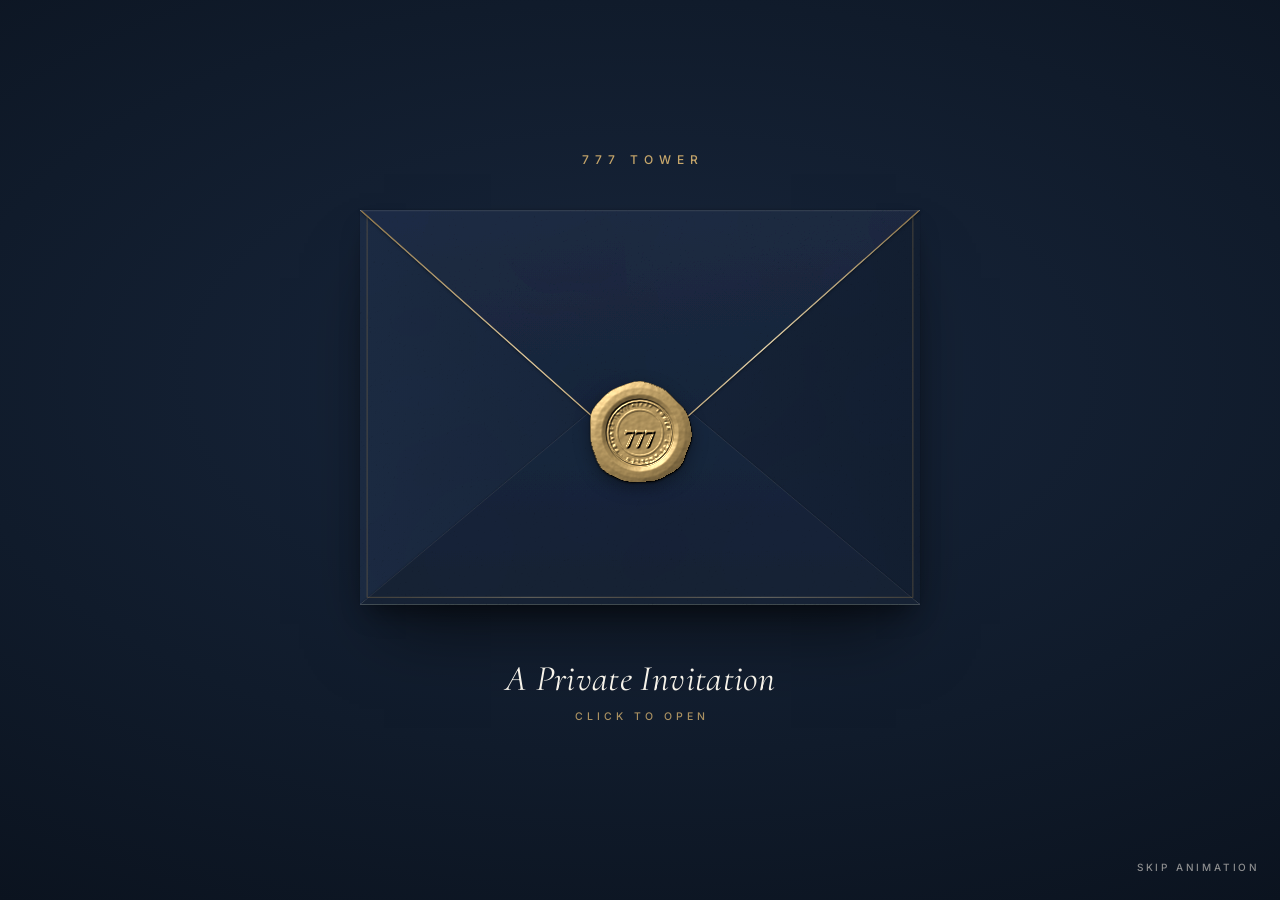
==== index.html @ 49f91b74 "777 Tower EB-5 Investment Presentation invitation Co-Authored-By: Claude Opus 5.5 <noreply@anthropic" ====
<!doctype html>
<html lang="zh-Hans">
<head>
<meta charset="utf-8">
<meta name="viewport" content="width=device-width, initial-scale=1, viewport-fit=cover">
<title>777 Tower EB-5 Investment Presentation — Invitation</title>
<meta name="description" content="777 Tower EB-5 投资项目发布会 · 邀请函">
<meta name="robots" content="noindex">
<meta name="referrer" content="no-referrer">
<meta name="theme-color" content="#101B2B">
<meta property="og:title" content="777 Tower EB-5 Investment Presentation">
<meta property="og:description" content="A private invitation from 777 Tower · 777 Tower EB-5 投资项目发布会">
<meta property="og:image" content="email/envelope.jpg">
<meta property="og:type" content="website">
<link rel="preconnect" href="https://fonts.googleapis.com">
<link rel="preconnect" href="https://fonts.gstatic.com" crossorigin>
<!-- non-blocking: Google Fonts is unreachable in mainland China; system fonts take over there -->
<link href="https://fonts.googleapis.com/css2?family=Cormorant+Garamond:ital,wght@0,300;0,400;0,500;0,600;1,400&family=Inter:wght@400;500&display=swap" rel="stylesheet" media="print" onload="this.media='all'">
<link rel="icon" href="img/logo-dark.webp">
<link rel="stylesheet" href="styles.css?v=1">
</head>
<body>

<svg class="defs" aria-hidden="true" focusable="false">
  <defs>
    <filter id="paper" x="0" y="0" width="100%" height="100%" color-interpolation-filters="sRGB">
      <feTurbulence type="fractalNoise" baseFrequency="0.34" numOctaves="4" seed="11" result="noise"/>
      <feColorMatrix in="noise" type="matrix" values="0 0 0 0 0  0 0 0 0 0  0 0 0 0 0  2.6 0 0 0 -.8" result="fibre"/>
      <feDiffuseLighting in="fibre" surfaceScale="1.6" diffuseConstant="1.2" lighting-color="#fff" result="relief">
        <feDistantLight azimuth="225" elevation="62"/>
      </feDiffuseLighting>
      <feColorMatrix in="relief" type="matrix" values=".42 0 0 0 .62  .42 0 0 0 .62  .42 0 0 0 .62  0 0 0 0 1" result="grain"/>
      <feTurbulence type="fractalNoise" baseFrequency="0.004" numOctaves="1" seed="4" result="cloud"/>
      <feColorMatrix in="cloud" type="matrix" values=".07 0 0 0 .95  .07 0 0 0 .95  .07 0 0 0 .95  0 0 0 0 1" result="mottle"/>
      <feBlend in="grain" in2="mottle" mode="multiply" result="paperTone"/>
      <feBlend in="SourceGraphic" in2="paperTone" mode="multiply" result="tex"/>
      <feComposite in="tex" in2="SourceGraphic" operator="in"/>
    </filter>
    <filter id="liftShadow" x="-10%" y="-10%" width="120%" height="130%">
      <feDropShadow dx="0" dy="3" stdDeviation="3.5" flood-color="#04070d" flood-opacity=".55"/>
    </filter>
    <pattern id="lattice" width="26" height="26" patternUnits="userSpaceOnUse" patternTransform="rotate(45)">
      <rect width="26" height="26" fill="#14223a"/>
      <path d="M0 .5H26M.5 0V26" stroke="#C6A66B" stroke-opacity=".26" stroke-width="1"/>
      <circle cx="13" cy="13" r="1.3" fill="#C6A66B" fill-opacity=".32"/>
    </pattern>
    <linearGradient id="gilt" x1="0" y1="0" x2="1" y2="0">
      <stop offset="0" stop-color="#8e7447"/>
      <stop offset=".3" stop-color="#dcc497"/>
      <stop offset=".5" stop-color="#ad9062"/>
      <stop offset=".72" stop-color="#e2cfa6"/>
      <stop offset="1" stop-color="#8e7447"/>
    </linearGradient>
    <linearGradient id="flapTone" x1="0" y1="0" x2=".35" y2="1">
      <stop offset="0" stop-color="#1d2c45"/>
      <stop offset="1" stop-color="#172439"/>
    </linearGradient>
    <linearGradient id="bottomTone" x1="0" y1="0" x2="0" y2="1">
      <stop offset="0" stop-color="#1a2840"/>
      <stop offset="1" stop-color="#132034"/>
    </linearGradient>
    <linearGradient id="leftTone" x1="0" y1="0" x2="1" y2="0">
      <stop offset="0" stop-color="#1b2a42"/>
      <stop offset="1" stop-color="#17253b"/>
    </linearGradient>
    <linearGradient id="rightTone" x1="1" y1="0" x2="0" y2="0">
      <stop offset="0" stop-color="#121e31"/>
      <stop offset="1" stop-color="#162338"/>
    </linearGradient>
  </defs>
</svg>

<main id="app" data-state="idle">
  <!-- Layer 0 = body background; 1 = photo mosaic; 2 = navy veil; 3+ = card and content -->
  <div class="mosaic" aria-hidden="true"></div>
  <div class="veil" aria-hidden="true"></div>
  <canvas class="confetti" aria-hidden="true"></canvas>

  <!-- Scene 1–2: the sealed envelope -->
  <section class="stage" aria-label="Sealed invitation">
    <p class="stage__above" data-text="envelopeAbove"></p>

    <div class="env-wrap">
      <div class="env-shadow" aria-hidden="true"></div>
      <button class="env" type="button" aria-label="Open your invitation from 777 Tower">
        <svg class="env__back" viewBox="0 0 1420 1000" preserveAspectRatio="none" aria-hidden="true">
          <rect width="1420" height="1000" fill="url(#lattice)"/>
          <rect width="1420" height="1000" fill="#04070d" fill-opacity=".2"/>
        </svg>

        <div class="letter" aria-hidden="true">
          <div class="letter__inner">
            <img class="letter__logo" src="img/logo-dark.webp" alt="">
            <span class="letter__kicker">You Are Cordially Invited</span>
            <span class="letter__title">EB-5 Investment Presentation</span>
          </div>
        </div>

        <svg class="env__pocket" viewBox="0 0 1420 1000" preserveAspectRatio="none" aria-hidden="true">
          <g filter="url(#paper)">
            <path d="M0 0 L612 452 Q672 500 612 548 L0 1000 Z" fill="url(#leftTone)"/>
            <path d="M1420 0 L808 452 Q748 500 808 548 L1420 1000 Z" fill="url(#rightTone)"/>
            <g filter="url(#liftShadow)">
              <path d="M0 1000 L612 486 Q710 416 808 486 L1420 1000 Z" fill="url(#bottomTone)"/>
            </g>
          </g>
          <path d="M2 999 L612 487 Q710 417 808 487 L1418 999" fill="none" stroke="#e9dcc2" stroke-opacity=".09" stroke-width="2.4"/>
          <rect x="18" y="18" width="1384" height="964" fill="none" stroke="url(#gilt)" stroke-opacity=".55" stroke-width="2"/>
        </svg>

        <div class="flap">
          <svg class="flap__face flap__face--front" viewBox="0 0 1420 1000" preserveAspectRatio="none" aria-hidden="true">
            <g filter="url(#liftShadow)">
              <path d="M0 0 H1420 L806 546 Q710 626 614 546 Z" fill="url(#flapTone)" filter="url(#paper)"/>
            </g>
            <path d="M3 2 L614 546 Q710 626 806 546 L1417 2" fill="none" stroke="url(#gilt)" stroke-width="3.2" stroke-linejoin="round"/>
            <path d="M0 1.5 H1420" stroke="#e9dcc2" stroke-opacity=".1" stroke-width="3"/>
          </svg>
          <svg class="flap__face flap__face--inside" viewBox="0 0 1420 1000" preserveAspectRatio="none" aria-hidden="true">
            <path d="M0 0 H1420 L806 546 Q710 626 614 546 Z" fill="url(#lattice)"/>
            <path d="M3 2 L614 546 Q710 626 806 546 L1417 2" fill="none" stroke="url(#gilt)" stroke-width="3.2" stroke-linejoin="round"/>
          </svg>
        </div>

        <div class="seal" aria-hidden="true"></div>
      </button>
    </div>

    <h1 class="stage__below" data-text="envelopeBelow"></h1>
    <p class="stage__hint"></p>
    <button class="skip" type="button">Skip animation</button>
  </section>

  <!-- Scene 3: the formal invitation -->
  <section class="invitation" aria-labelledby="inv-title" hidden>
    <article class="card">
      <header class="card__head">
        <img class="card__logo" src="img/logo-dark.webp" alt="777 Tower" width="54" height="71">
        <p class="card__kicker" data-text="kicker"></p>
      </header>

      <h2 class="card__title" id="inv-title" tabindex="-1">
        <span class="card__title-en" data-text="name"></span>
        <span class="card__title-cn" data-text="nameCn"></span>
      </h2>

      <div class="rule" aria-hidden="true"><span></span></div>

      <div class="card__body">
        <p class="card__salutation"></p>
      </div>

      <dl class="card__details">
        <div><dt>Date</dt><dd data-text="displayDate"></dd></div>
        <div><dt>Time</dt><dd><span data-text="displayTime"></span><small data-text="timeNote"></small></dd></div>
        <div><dt>Venue</dt><dd><span data-text="venue"></span><small class="card__address"></small></dd></div>
      </dl>

      <footer class="card__foot">
        <p class="card__closing" data-text="closing"></p>
        <p class="card__sign" data-text="organizer"></p>
      </footer>

      <!-- RSVP: part of the same card -->
      <section class="rsvp" aria-labelledby="rsvp-title">
        <div class="rule rule--wide" aria-hidden="true"><span></span></div>
        <h3 class="rsvp__title" id="rsvp-title" data-rsvp="heading" tabindex="-1"></h3>
        <p class="rsvp__subtitle" data-rsvp="subtitle"></p>

        <form class="rsvp__form" novalidate>
          <label class="field">
            <span>Full Name / 姓名 <i aria-hidden="true">*</i></span>
            <input name="name" autocomplete="name" required maxlength="100">
            <em class="field__err" aria-live="polite"></em>
          </label>
          <label class="field">
            <span>Email Address / 电子邮箱 <i aria-hidden="true">*</i></span>
            <input name="email" type="email" autocomplete="email" inputmode="email" required maxlength="254">
            <em class="field__err" aria-live="polite"></em>
          </label>
          <label class="field">
            <span>Phone Number / 联系电话 <small>(optional)</small></span>
            <input name="phone" type="tel" autocomplete="tel" maxlength="40">
            <em class="field__err" aria-live="polite"></em>
          </label>
          <fieldset class="field choice">
            <legend>Attendance / 出席意向 <i aria-hidden="true">*</i></legend>
            <label class="choice__opt"><input type="radio" name="status" value="attending" required><span data-rsvp="attend"></span></label>
            <label class="choice__opt"><input type="radio" name="status" value="declined"><span data-rsvp="decline"></span></label>
            <em class="field__err" aria-live="polite"></em>
          </fieldset>
          <!-- honeypot: real visitors never see or fill this -->
          <label class="hp" aria-hidden="true">Company<input name="company" tabindex="-1" autocomplete="off"></label>

          <button class="rsvp__submit" type="submit"><span data-rsvp="button"></span></button>
          <p class="rsvp__status" role="status" aria-live="polite"></p>
        </form>

        <div class="rsvp__done" hidden tabindex="-1">
          <h4 class="rsvp__done-title"></h4>
          <p class="rsvp__done-text"></p>
          <dl class="rsvp__done-details" hidden>
            <div><dt>Date</dt><dd data-text="displayDate"></dd></div>
            <div><dt>Time</dt><dd data-text="displayTime"></dd></div>
            <div><dt>Address</dt><dd class="card__address-1"></dd></div>
          </dl>
          <p class="rsvp__cal" hidden>
            <a class="rsvp__link" data-cal="ics" download="777-tower-eb5.ics">Add to Calendar</a>
            <a class="rsvp__link" data-cal="google" target="_blank" rel="noopener">Google Calendar</a>
          </p>
          <button class="rsvp__link rsvp__edit" type="button">修改回复 / Edit Response</button>
        </div>
      </section>
    </article>
  </section>
</main>

<script src="config/event.js?v=1"></script>
<script src="confetti.js?v=1"></script>
<script src="app.js?v=1"></script>
</body>
</html>
---- styles.css ----
:root {
  --navy: #101B2B;
  --charcoal: #111318;
  --gold: #C6A66B;
  --gold-deep: #8f7344;   /* gold that still reads on ivory (AA for small caps) */
  --ivory: #F7F3EA;
  --white: #FAFAF8;
  --ink: #1d2230;

  --serif: "Cormorant Garamond", "Songti SC", "STSong", Georgia, "Times New Roman", serif;
  --sans: "Inter", "PingFang SC", "Hiragino Sans GB", "Noto Sans SC", "Microsoft YaHei", "Helvetica Neue", Arial, sans-serif;
  --cn: "PingFang SC", "Hiragino Sans GB", "Noto Sans SC", "Source Han Sans SC", "Microsoft YaHei", sans-serif;

  --env-w: min(560px, 86vw, calc((100svh - 260px) * 1.42));
  --ease-paper: cubic-bezier(.4, 0, .2, 1);
  --paper-noise: url("data:image/svg+xml,%3Csvg xmlns='http://www.w3.org/2000/svg' width='220' height='220'%3E%3Cfilter id='n'%3E%3CfeTurbulence type='fractalNoise' baseFrequency='.9' numOctaves='3' stitchTiles='stitch'/%3E%3CfeColorMatrix values='0 0 0 0 .42 0 0 0 0 .36 0 0 0 0 .26 0 0 0 .05 0'/%3E%3C/filter%3E%3Crect width='220' height='220' filter='url(%23n)'/%3E%3C/svg%3E");
  color-scheme: dark;
}

*, *::before, *::after { box-sizing: border-box; }
html { -webkit-text-size-adjust: 100%; }
body {
  margin: 0;
  min-height: 100svh;
  background: var(--navy);
  color: var(--ink);
  font-family: var(--sans);
  -webkit-font-smoothing: antialiased;
  overflow-x: hidden;
}
button { font: inherit; color: inherit; background: none; border: 0; padding: 0; cursor: pointer; }
[hidden] { display: none !important; }
.defs { position: absolute; width: 0; height: 0; overflow: hidden; }
:focus-visible { outline: 1.5px solid var(--gold); outline-offset: 5px; border-radius: 2px; }

/* ---------- layers 1–2: moving photo mosaic + navy veil (behind the card only) ---------- */
.mosaic, .veil { position: fixed; inset: 0; pointer-events: none; opacity: 0; }
.mosaic {
  z-index: 0;
  display: flex;
  gap: var(--gap);
  padding: 0 var(--gap);
  overflow: hidden;
  --gap: clamp(8px, 1vw, 14px);
}
.mosaic__col { flex: 1; min-width: 0; }
.mosaic__track {
  display: flex;
  flex-direction: column;
  gap: var(--gap);
  will-change: transform;
  animation: mosaic-up var(--dur, 120s) linear infinite;
  animation-delay: var(--delay, 0s);
}
/* the track holds the photo list twice; moving it up by exactly one copy (+ one gap) loops seamlessly */
@keyframes mosaic-up { to { transform: translate3d(0, calc(-50% - var(--gap) / 2), 0); } }
.mosaic figure { margin: 0; overflow: hidden; background: #1a2638; border-radius: 1px; }
.mosaic img { display: block; width: 100%; height: 100%; object-fit: cover; opacity: 0; transition: opacity 1.2s ease; }
.mosaic img.is-in { opacity: 1; }
.mosaic [data-shape="tall"] { aspect-ratio: 3 / 4.6; }
.mosaic [data-shape="portrait"] { aspect-ratio: 4 / 5; }
.mosaic [data-shape="square"] { aspect-ratio: 1; }
.mosaic [data-shape="land"] { aspect-ratio: 4 / 3; }
.mosaic [data-shape="wide"] { aspect-ratio: 16 / 10; }
.veil {
  z-index: 1;
  background:
    radial-gradient(70% 60% at 50% 45%, rgba(16, 27, 43, .55), rgba(16, 27, 43, .78) 100%),
    rgba(16, 27, 43, .38);
}
[data-state="invitationVisible"] .mosaic,
[data-state="invitationVisible"] .veil { opacity: 1; }
.confetti { position: fixed; inset: 0; width: 100%; height: 100%; pointer-events: none; z-index: 20; }

/* ---------- scene 1: the sealed envelope ---------- */
.stage {
  position: relative;
  z-index: 3;
  min-height: 100svh;
  display: grid;
  place-content: center;
  justify-items: center;
  padding: 48px 16px 72px;
  text-align: center;
  background: radial-gradient(90% 70% at 50% 42%, #18263c 0%, var(--navy) 60%, #0b131f 100%);
}
.stage__above {
  margin: 0 0 clamp(28px, 5svh, 44px);
  font: 500 12px/1 var(--sans);
  letter-spacing: .5em;
  padding-left: .5em;
  text-transform: uppercase;
  color: var(--gold);
  animation: rise-in .9s .5s var(--ease-paper) both;
}
.stage__below {
  margin: clamp(36px, 6svh, 56px) 0 12px;
  font: 400 clamp(26px, 4.6vw, 36px)/1.15 var(--serif);
  font-style: italic;
  letter-spacing: .01em;
  color: var(--ivory);
  animation: rise-in .9s 1.2s var(--ease-paper) both;
}
.stage__hint {
  margin: 0;
  font: 500 10.5px/1 var(--sans);
  letter-spacing: .38em;
  padding-left: .38em;
  text-transform: uppercase;
  color: rgba(198, 166, 107, .85);
  animation: rise-in .9s 1.45s var(--ease-paper) both, hint-breathe 3.2s 2.6s ease-in-out infinite;
}
.skip {
  position: absolute;
  right: max(16px, env(safe-area-inset-right));
  bottom: max(18px, env(safe-area-inset-bottom));
  padding: 10px 4px;
  font: 500 10px/1 var(--sans);
  letter-spacing: .28em;
  text-transform: uppercase;
  color: rgba(247, 243, 234, .55);
  animation: fade-in .6s 1.6s both;
}
.skip:hover { color: var(--ivory); }

/* ---------- envelope ---------- */
.env-wrap {
  position: relative;
  width: var(--env-w);
  aspect-ratio: 1.42;
  animation: env-arrive .8s .4s cubic-bezier(.22, .61, .36, 1) both;
}
/* very gentle float while sealed */
[data-state="idle"] .env-wrap > * { animation: float 6s 1.4s ease-in-out infinite; }
[data-state="idle"] .env-shadow { animation: shadow-float 6s 1.4s ease-in-out infinite; }
.env-shadow {
  position: absolute;
  inset: 0;
  border-radius: 4px;
  box-shadow:
    0 1px 1px rgba(0, 0, 0, .4),
    0 14px 24px -8px rgba(0, 0, 0, .45),
    0 44px 70px -24px rgba(0, 0, 0, .6);
}
.env {
  position: absolute;
  inset: 0;
  display: block;
  width: 100%;
  border-radius: 4px;
  -webkit-tap-highlight-color: transparent;
}
.env:focus-visible { outline-offset: 10px; }
.env > * { position: absolute; }
.env__back, .env__pocket, .flap { inset: 0; width: 100%; height: 100%; }
.env__back { border-radius: 4px; }
.env__pocket { z-index: 3; overflow: visible; }
.flap { z-index: 4; transform-origin: 50% 0; will-change: transform; }
.flap__face { position: absolute; inset: 0; width: 100%; height: 100%; overflow: visible; }
.flap__face--inside { visibility: hidden; }
.flap.is-open .flap__face--front { visibility: hidden; }
.flap.is-open .flap__face--inside { visibility: visible; }
.flap.is-open { z-index: 1; }

.letter {
  z-index: 2;
  left: 4.5%;
  width: 91%;
  top: 5%;
  height: 89%;
  container-type: inline-size;
  border-radius: 2px;
  background: var(--paper-noise), linear-gradient(170deg, #fcfaf4, var(--ivory) 60%, #efe8da);
  box-shadow: 0 0 0 .5px rgba(80, 60, 40, .25), 0 2px 6px rgba(0, 0, 0, .3);
  will-change: transform;
}
.letter__inner {
  position: absolute;
  inset: 4cqw;
  border: 1px solid rgba(198, 166, 107, .8);
  display: flex;
  flex-direction: column;
  align-items: center;
  padding-top: 5cqw;
}
.letter__logo { width: 6.5cqw; height: auto; }
.letter__kicker {
  margin-top: 3.4cqw;
  font: 500 1.9cqw/1 var(--sans);
  letter-spacing: .4em;
  padding-left: .4em;
  text-transform: uppercase;
  color: var(--gold-deep);
}
.letter__title { margin-top: 2.4cqw; font: 400 5.2cqw/1.1 var(--serif); color: var(--navy); }

/* ---------- wax seal ---------- */
.seal {
  z-index: 6;
  width: 21%;
  aspect-ratio: 1;
  left: 50%;
  top: 56.5%;
  translate: -50% -50%;
  transition: scale .3s ease-out, filter .3s ease-out;
  filter: drop-shadow(0 1.5px 1px rgba(0, 0, 0, .55)) drop-shadow(0 5px 8px rgba(0, 0, 0, .35));
}
.seal svg { display: block; width: 100%; height: 100%; overflow: visible; }
@media (hover: hover) {
  .env:hover .seal { scale: 1.03; filter: brightness(1.06) drop-shadow(0 1.5px 1px rgba(0, 0, 0, .55)) drop-shadow(0 7px 11px rgba(0, 0, 0, .4)); }
  .env:hover ~ .env-shadow, .env-wrap:hover .env-shadow { opacity: .85; }
}
.env:focus-visible .seal { scale: 1.03; }

/* ---------- scene 3: invitation card (solid ivory, stationary) ---------- */
.invitation {
  position: relative;
  z-index: 3;
  padding: clamp(28px, 7svh, 80px) 0 clamp(40px, 8svh, 90px);
  display: flex;
  flex-direction: column;
  align-items: center;
}
.card {
  position: relative;
  width: min(640px, 93vw);
  padding: clamp(48px, 9vw, 76px) clamp(24px, 7.5vw, 72px) clamp(44px, 8vw, 64px);
  text-align: center;
  color: var(--ink);
  background: var(--paper-noise), var(--ivory);
  background-color: var(--ivory);
  border-radius: 2px;
  box-shadow:
    inset 0 1px 0 rgba(255, 255, 255, .7),
    0 1px 1px rgba(0, 0, 0, .35),
    0 14px 24px -8px rgba(0, 0, 0, .45),
    0 50px 90px -24px rgba(0, 0, 0, .7);
}
.card::before {
  content: "";
  position: absolute;
  inset: clamp(10px, 2.2vw, 16px);
  border: 1px solid rgba(198, 166, 107, .85);
  pointer-events: none;
}
.card p, .card dl, .card dd, .card h3, .card h4 { margin: 0; }
.card { text-wrap: balance; }

.card__logo { display: block; width: 46px; height: auto; margin: 0 auto; }
.card__kicker {
  margin-top: 26px !important;
  font: 500 11px/1.6 var(--sans);
  letter-spacing: .42em;
  padding-left: .42em;
  text-transform: uppercase;
  color: var(--gold-deep);
}
.card__title { margin: 22px 0 0; outline: none; font-weight: 400; }
.card__title-en {
  display: block;
  font: 400 clamp(30px, 7vw, 44px)/1.08 var(--serif);
  letter-spacing: .005em;
  color: var(--navy);
}
.card__title-cn {
  display: block;
  margin-top: 14px;
  font: 500 clamp(17px, 4.2vw, 20px)/1.5 var(--cn);
  letter-spacing: .14em;
  color: var(--navy);
}

.rule { display: flex; align-items: center; gap: 12px; width: 120px; margin: 34px auto; }
.rule::before, .rule::after { content: ""; flex: 1; height: 1px; background: var(--gold); }
.rule span { width: 5px; height: 5px; rotate: 45deg; background: var(--gold); }
.rule--wide { width: min(100%, 360px); margin-top: 48px; }

.card__body {
  max-width: 30em;
  margin: 0 auto;
  font: 400 clamp(15.5px, 3.9vw, 16.5px)/1.95 var(--cn);
  color: #343a47;
  text-align: left;
  text-wrap: pretty;
}
.card__body p + p { margin-top: .7em; }
.card__salutation { font-weight: 500; color: var(--navy); }

.card__details {
  display: grid;
  gap: 22px;
  margin: 40px auto 0 !important;
  padding: 28px 0;
  max-width: 30em;
  border-top: 1px solid rgba(198, 166, 107, .5);
  border-bottom: 1px solid rgba(198, 166, 107, .5);
}
.card__details dt, .rsvp__done-details dt {
  font: 500 10px/1 var(--sans);
  letter-spacing: .36em;
  padding-left: .36em;
  text-transform: uppercase;
  color: var(--gold-deep);
}
.card__details dd {
  margin-top: 8px;
  font: 500 clamp(19px, 4.6vw, 22px)/1.3 var(--serif);
  letter-spacing: .1em;
  text-transform: uppercase;
  color: var(--navy);
  font-variant-numeric: lining-nums;
}
.card__details small, .card__address {
  display: block;
  margin-top: 4px;
  font: 400 14px/1.55 var(--sans);
  letter-spacing: .02em;
  text-transform: none;
  color: #4a5160;
}
.card__foot { margin-top: 38px; }
.card__closing { font: italic 400 clamp(19px, 4.6vw, 22px)/1.35 var(--serif); color: var(--navy); }
.card__sign {
  margin-top: 16px !important;
  font: 500 11px/1 var(--sans);
  letter-spacing: .5em;
  padding-left: .5em;
  text-transform: uppercase;
  color: var(--navy);
}

/* ---------- RSVP ---------- */
.rsvp__title {
  font: 500 clamp(24px, 5.6vw, 30px)/1.1 var(--serif);
  letter-spacing: .22em;
  padding-left: .22em;
  text-transform: uppercase;
  color: var(--navy);
  outline: none;
}
.rsvp__subtitle { margin-top: 10px !important; font: 400 14.5px/1.6 var(--cn); letter-spacing: .12em; color: #4a5160; }
.rsvp__form { max-width: 26em; margin: 30px auto 0; text-align: left; display: grid; gap: 20px; }
.field { display: grid; gap: 7px; margin: 0; padding: 0; border: 0; min-width: 0; }
.field > span, .field legend {
  padding: 0;
  font: 500 12px/1.4 var(--sans);
  letter-spacing: .06em;
  color: var(--navy);
}
.field i { color: var(--gold-deep); font-style: normal; }
.field small { font-size: 11px; color: #6b7280; font-weight: 400; }
.field input:not([type="radio"]) {
  width: 100%;
  min-height: 48px;
  padding: 12px 14px;
  font: 400 16px/1.3 var(--sans); /* 16px: no zoom-on-focus in iOS Safari */
  color: var(--ink);
  background: #fffdf8;
  border: 1px solid rgba(143, 115, 68, .45);
  border-radius: 2px;
  transition: border-color .2s, box-shadow .2s;
}
.field input:not([type="radio"]):focus { outline: none; border-color: var(--gold-deep); box-shadow: 0 0 0 3px rgba(198, 166, 107, .25); }
.field input[aria-invalid="true"] { border-color: #a3402f; }
.field__err { font: 400 12.5px/1.4 var(--sans); color: #a3402f; font-style: normal; min-height: 0; }
.field__err:empty { display: none; }
.choice { gap: 10px; }
.choice legend { margin-bottom: 10px; }
.choice__opt {
  display: flex;
  align-items: center;
  gap: 12px;
  min-height: 52px;
  padding: 12px 14px;
  background: #fffdf8;
  border: 1px solid rgba(143, 115, 68, .35);
  border-radius: 2px;
  cursor: pointer;
  font: 400 15px/1.4 var(--cn);
  color: var(--ink);
  transition: border-color .2s, background .2s;
}
.choice__opt + .choice__opt { margin-top: 10px; }
.choice__opt:has(input:checked) { border-color: var(--gold-deep); background: #fbf4e4; }
.choice__opt input { accent-color: var(--navy); width: 18px; height: 18px; margin: 0; flex: none; }
.hp { position: absolute; left: -9999px; width: 1px; height: 1px; overflow: hidden; }

.rsvp__submit {
  position: relative;
  min-height: 54px;
  margin-top: 6px;
  padding: 0 24px;
  font: 500 12.5px/1 var(--sans);
  letter-spacing: .34em;
  text-transform: uppercase;
  color: var(--ivory);
  background: var(--navy);
  border: 1px solid var(--navy);
  border-radius: 2px;
  box-shadow: inset 0 0 0 3px var(--navy), inset 0 0 0 4px rgba(198, 166, 107, .7);
  transition: background .25s, box-shadow .25s;
}
.rsvp__submit:hover:not(:disabled) { background: #19283f; box-shadow: inset 0 0 0 3px #19283f, inset 0 0 0 4px var(--gold); }
.rsvp__submit:disabled { cursor: progress; opacity: .8; }
.rsvp__submit[aria-busy="true"] span::after {
  content: "";
  display: inline-block;
  width: 10px; height: 10px;
  margin-left: 12px;
  vertical-align: -1px;
  border: 1.5px solid rgba(247, 243, 234, .35);
  border-top-color: var(--gold);
  border-radius: 50%;
  animation: spin .8s linear infinite;
}
.rsvp__status { font: 400 13.5px/1.6 var(--cn); color: #a3402f; text-align: center; }
.rsvp__status:empty { display: none; }

.rsvp__done { max-width: 26em; margin: 30px auto 0; outline: none; }
.rsvp__done-title { font: 400 clamp(24px, 5.6vw, 30px)/1.2 var(--serif); font-style: italic; color: var(--navy); }
.rsvp__done-text { margin-top: 12px !important; font: 400 15.5px/1.8 var(--cn); color: #343a47; }
.rsvp__done-details { display: grid; gap: 16px; margin-top: 26px !important; padding: 22px 0; border-top: 1px solid rgba(198, 166, 107, .5); border-bottom: 1px solid rgba(198, 166, 107, .5); }
.rsvp__done-details dd { margin-top: 6px; font: 400 15px/1.5 var(--sans); color: var(--navy); }
.rsvp__cal { display: flex; justify-content: center; flex-wrap: wrap; gap: 8px 26px; margin-top: 22px !important; }
.rsvp__link {
  padding: 8px 2px 4px;
  font: 500 11px/1 var(--sans);
  letter-spacing: .2em;
  text-transform: uppercase;
  color: var(--navy);
  text-decoration: none;
  border-bottom: 1px solid var(--gold);
  cursor: pointer;
}
.rsvp__link:hover { color: var(--gold-deep); }
.rsvp__edit { margin-top: 28px; letter-spacing: .12em; color: #4a5160; border-bottom-color: rgba(198, 166, 107, .6); }

/* ---------- state: invitation shown ---------- */
[data-state="invitationVisible"] .stage { display: none; }

/* letter → card hand-off */
.stage.is-leaving { position: fixed; inset: 0; z-index: 4; pointer-events: none; background: transparent; }

/* ---------- keyframes ---------- */
@keyframes fade-in { from { opacity: 0; } }
@keyframes rise-in { from { opacity: 0; transform: translateY(8px); } }
@keyframes env-arrive { from { opacity: 0; transform: translateY(26px); } }
@keyframes float { 50% { transform: translateY(-6px); } }
@keyframes shadow-float { 50% { transform: translateY(-3px) scale(.985); opacity: .8; } }
@keyframes hint-breathe { 50% { opacity: .5; } }
@keyframes spin { to { transform: rotate(360deg); } }

/* ---------- phones: lighter, slower background ---------- */
@media (max-width: 600px) {
  .mosaic { --gap: 6px; }
  .veil { background: rgba(16, 27, 43, .7); }
}

/* ---------- email artwork (index.html?capture=email): just the sealed envelope on navy ---------- */
.capture body { width: 600px; min-height: 0; }
.capture .stage { min-height: 0; width: 600px; padding: 40px 0 56px; }
.capture .stage__above, .capture .stage__below, .capture .stage__hint, .capture .skip { display: none; }
.capture *, .capture *::before, .capture *::after { animation: none !important; }
.capture { --env-w: 500px; }

.nb { white-space: nowrap; }
.card { color-scheme: light; }
.capture .stage { background: #101B2B; }
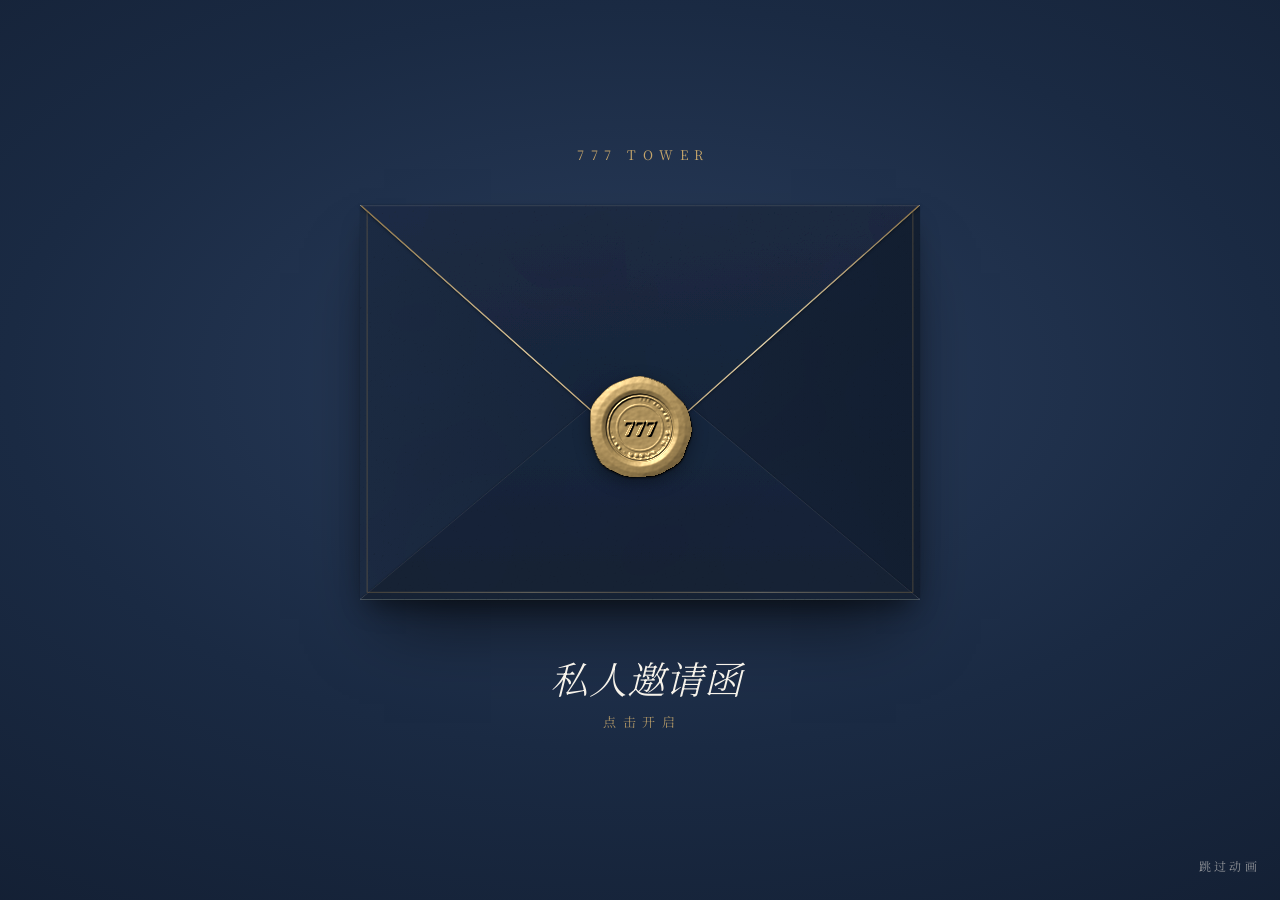
==== commit 593c2cae: "纯中文版；思源宋体自托管子集；背景提亮 Co-Authored-By: Claude Opus 5.5 <noreply@anthropic.com>" ====
--- a/index.html
+++ b/index.html
@@ -3,21 +3,18 @@
 <head>
 <meta charset="utf-8">
 <meta name="viewport" content="width=device-width, initial-scale=1, viewport-fit=cover">
-<title>777 Tower EB-5 Investment Presentation — Invitation</title>
+<title>777 Tower EB-5 投资项目发布会 · 邀请函</title>
 <meta name="description" content="777 Tower EB-5 投资项目发布会 · 邀请函">
 <meta name="robots" content="noindex">
 <meta name="referrer" content="no-referrer">
 <meta name="theme-color" content="#101B2B">
-<meta property="og:title" content="777 Tower EB-5 Investment Presentation">
-<meta property="og:description" content="A private invitation from 777 Tower · 777 Tower EB-5 投资项目发布会">
+<meta property="og:title" content="777 Tower EB-5 投资项目发布会">
+<meta property="og:description" content="来自 777 Tower 的私人邀请函">
 <meta property="og:image" content="email/envelope.jpg">
 <meta property="og:type" content="website">
-<link rel="preconnect" href="https://fonts.googleapis.com">
-<link rel="preconnect" href="https://fonts.gstatic.com" crossorigin>
-<!-- non-blocking: Google Fonts is unreachable in mainland China; system fonts take over there -->
-<link href="https://fonts.googleapis.com/css2?family=Cormorant+Garamond:ital,wght@0,300;0,400;0,500;0,600;1,400&family=Inter:wght@400;500&display=swap" rel="stylesheet" media="print" onload="this.media='all'">
+<link rel="preload" href="fonts/serif-400.woff2" as="font" type="font/woff2" crossorigin>
 <link rel="icon" href="img/logo-dark.webp">
-<link rel="stylesheet" href="styles.css?v=1">
+<link rel="stylesheet" href="styles.css?v=3">
 </head>
 <body>
 
@@ -77,12 +74,12 @@
   <canvas class="confetti" aria-hidden="true"></canvas>
 
   <!-- Scene 1–2: the sealed envelope -->
-  <section class="stage" aria-label="Sealed invitation">
+  <section class="stage" aria-label="密封的邀请函">
     <p class="stage__above" data-text="envelopeAbove"></p>
 
     <div class="env-wrap">
       <div class="env-shadow" aria-hidden="true"></div>
-      <button class="env" type="button" aria-label="Open your invitation from 777 Tower">
+      <button class="env" type="button" aria-label="开启 777 Tower 的邀请函">
         <svg class="env__back" viewBox="0 0 1420 1000" preserveAspectRatio="none" aria-hidden="true">
           <rect width="1420" height="1000" fill="url(#lattice)"/>
           <rect width="1420" height="1000" fill="#04070d" fill-opacity=".2"/>
@@ -91,8 +88,8 @@
         <div class="letter" aria-hidden="true">
           <div class="letter__inner">
             <img class="letter__logo" src="img/logo-dark.webp" alt="">
-            <span class="letter__kicker">You Are Cordially Invited</span>
-            <span class="letter__title">EB-5 Investment Presentation</span>
+            <span class="letter__kicker" data-text="letterKicker"></span>
+            <span class="letter__title" data-text="letterTitle"></span>
           </div>
         </div>
 
@@ -128,20 +125,20 @@
 
     <h1 class="stage__below" data-text="envelopeBelow"></h1>
     <p class="stage__hint"></p>
-    <button class="skip" type="button">Skip animation</button>
+    <button class="skip" type="button" data-text="skip"></button>
   </section>
 
   <!-- Scene 3: the formal invitation -->
   <section class="invitation" aria-labelledby="inv-title" hidden>
     <article class="card">
       <header class="card__head">
-        <img class="card__logo" src="img/logo-dark.webp" alt="777 Tower" width="54" height="71">
+        <img class="card__logo" src="img/logo-dark.webp" alt="777 Tower 标志" width="54" height="71">
         <p class="card__kicker" data-text="kicker"></p>
       </header>
 
       <h2 class="card__title" id="inv-title" tabindex="-1">
-        <span class="card__title-en" data-text="name"></span>
-        <span class="card__title-cn" data-text="nameCn"></span>
+        <span class="card__title-top" data-text="titleTop"></span>
+        <span class="card__title-cn" data-text="titleMain"></span>
       </h2>
 
       <div class="rule" aria-hidden="true"><span></span></div>
@@ -151,9 +148,9 @@
       </div>
 
       <dl class="card__details">
-        <div><dt>Date</dt><dd data-text="displayDate"></dd></div>
-        <div><dt>Time</dt><dd><span data-text="displayTime"></span><small data-text="timeNote"></small></dd></div>
-        <div><dt>Venue</dt><dd><span data-text="venue"></span><small class="card__address"></small></dd></div>
+        <div><dt>日期</dt><dd><span data-text="displayDate"></span><small data-text="weekday"></small></dd></div>
+        <div><dt>时间</dt><dd><span data-text="displayTime"></span><small data-text="timeNote"></small></dd></div>
+        <div><dt>地点</dt><dd><span data-text="venue"></span><small data-text="addressCn"></small></dd></div>
       </dl>
 
       <footer class="card__foot">
@@ -169,28 +166,28 @@
 
         <form class="rsvp__form" novalidate>
           <label class="field">
-            <span>Full Name / 姓名 <i aria-hidden="true">*</i></span>
+            <span><b data-rsvp="name"></b> <i aria-hidden="true">*</i></span>
             <input name="name" autocomplete="name" required maxlength="100">
             <em class="field__err" aria-live="polite"></em>
           </label>
           <label class="field">
-            <span>Email Address / 电子邮箱 <i aria-hidden="true">*</i></span>
+            <span><b data-rsvp="email"></b> <i aria-hidden="true">*</i></span>
             <input name="email" type="email" autocomplete="email" inputmode="email" required maxlength="254">
             <em class="field__err" aria-live="polite"></em>
           </label>
           <label class="field">
-            <span>Phone Number / 联系电话 <small>(optional)</small></span>
+            <span><b data-rsvp="phone"></b><small data-rsvp="optional"></small></span>
             <input name="phone" type="tel" autocomplete="tel" maxlength="40">
             <em class="field__err" aria-live="polite"></em>
           </label>
           <fieldset class="field choice">
-            <legend>Attendance / 出席意向 <i aria-hidden="true">*</i></legend>
+            <legend><b data-rsvp="attendance"></b> <i aria-hidden="true">*</i></legend>
             <label class="choice__opt"><input type="radio" name="status" value="attending" required><span data-rsvp="attend"></span></label>
             <label class="choice__opt"><input type="radio" name="status" value="declined"><span data-rsvp="decline"></span></label>
             <em class="field__err" aria-live="polite"></em>
           </fieldset>
           <!-- honeypot: real visitors never see or fill this -->
-          <label class="hp" aria-hidden="true">Company<input name="company" tabindex="-1" autocomplete="off"></label>
+          <label class="hp" aria-hidden="true">公司<input name="company" tabindex="-1" autocomplete="off"></label>
 
           <button class="rsvp__submit" type="submit"><span data-rsvp="button"></span></button>
           <p class="rsvp__status" role="status" aria-live="polite"></p>
@@ -200,23 +197,23 @@
           <h4 class="rsvp__done-title"></h4>
           <p class="rsvp__done-text"></p>
           <dl class="rsvp__done-details" hidden>
-            <div><dt>Date</dt><dd data-text="displayDate"></dd></div>
-            <div><dt>Time</dt><dd data-text="displayTime"></dd></div>
-            <div><dt>Address</dt><dd class="card__address-1"></dd></div>
+            <div><dt>日期</dt><dd data-text="displayDateFull"></dd></div>
+            <div><dt>时间</dt><dd data-text="displayTime"></dd></div>
+            <div><dt>地点</dt><dd data-text="venueFull"></dd></div>
           </dl>
           <p class="rsvp__cal" hidden>
-            <a class="rsvp__link" data-cal="ics" download="777-tower-eb5.ics">Add to Calendar</a>
-            <a class="rsvp__link" data-cal="google" target="_blank" rel="noopener">Google Calendar</a>
+            <a class="rsvp__link" data-cal="ics" data-rsvp="calendar" download="777-tower-eb5.ics"></a>
+            <a class="rsvp__link" data-cal="google" data-rsvp="google" target="_blank" rel="noopener"></a>
           </p>
-          <button class="rsvp__link rsvp__edit" type="button">修改回复 / Edit Response</button>
+          <button class="rsvp__link rsvp__edit" type="button" data-rsvp="edit"></button>
         </div>
       </section>
     </article>
   </section>
 </main>
 
-<script src="config/event.js?v=1"></script>
-<script src="confetti.js?v=1"></script>
-<script src="app.js?v=1"></script>
+<script src="config/event.js?v=3"></script>
+<script src="confetti.js?v=3"></script>
+<script src="app.js?v=3"></script>
 </body>
 </html>
--- a/styles.css
+++ b/styles.css
@@ -1,3 +1,8 @@
+/* 思源宋体 (Noto Serif SC, OFL) — self-hosted subset of only the characters on this page, so it also loads in mainland China.
+   Re-subset after changing copy: see README. Characters outside the subset (e.g. a guest's name) fall back to Songti. */
+@font-face { font-family: "777 Serif"; font-weight: 300; font-display: swap; src: url("fonts/serif-300.woff2") format("woff2"); }
+@font-face { font-family: "777 Serif"; font-weight: 400; font-display: swap; src: url("fonts/serif-400.woff2") format("woff2"); }
+@font-face { font-family: "777 Serif"; font-weight: 600; font-display: swap; src: url("fonts/serif-600.woff2") format("woff2"); }
 :root {
   --navy: #101B2B;
   --charcoal: #111318;
@@ -7,9 +12,10 @@
   --white: #FAFAF8;
   --ink: #1d2230;
 
-  --serif: "Cormorant Garamond", "Songti SC", "STSong", Georgia, "Times New Roman", serif;
-  --sans: "Inter", "PingFang SC", "Hiragino Sans GB", "Noto Sans SC", "Microsoft YaHei", "Helvetica Neue", Arial, sans-serif;
-  --cn: "PingFang SC", "Hiragino Sans GB", "Noto Sans SC", "Source Han Sans SC", "Microsoft YaHei", sans-serif;
+  --serif: "777 Serif", "Noto Serif SC", "Source Han Serif SC", "Songti SC", "STSong", "SimSun", serif;
+  --sans: var(--serif);
+  --cn: var(--serif);
+  --ui: "PingFang SC", "Hiragino Sans GB", "Microsoft YaHei", "Helvetica Neue", Arial, sans-serif; /* typed input only */
 
   --env-w: min(560px, 86vw, calc((100svh - 260px) * 1.42));
   --ease-paper: cubic-bezier(.4, 0, .2, 1);
@@ -65,8 +71,8 @@
 .veil {
   z-index: 1;
   background:
-    radial-gradient(70% 60% at 50% 45%, rgba(16, 27, 43, .55), rgba(16, 27, 43, .78) 100%),
-    rgba(16, 27, 43, .38);
+    radial-gradient(75% 65% at 50% 45%, rgba(16, 27, 43, .18), rgba(16, 27, 43, .5) 100%),
+    rgba(16, 27, 43, .14);
 }
 [data-state="invitationVisible"] .mosaic,
 [data-state="invitationVisible"] .veil { opacity: 1; }
@@ -82,11 +88,11 @@
   justify-items: center;
   padding: 48px 16px 72px;
   text-align: center;
-  background: radial-gradient(90% 70% at 50% 42%, #18263c 0%, var(--navy) 60%, #0b131f 100%);
+  background: radial-gradient(90% 75% at 50% 42%, #2a3d5c 0%, #1a2a43 55%, #131f33 100%);
 }
 .stage__above {
   margin: 0 0 clamp(28px, 5svh, 44px);
-  font: 500 12px/1 var(--sans);
+  font: 400 13px/1 var(--sans);
   letter-spacing: .5em;
   padding-left: .5em;
   text-transform: uppercase;
@@ -95,7 +101,7 @@
 }
 .stage__below {
   margin: clamp(36px, 6svh, 56px) 0 12px;
-  font: 400 clamp(26px, 4.6vw, 36px)/1.15 var(--serif);
+  font: 300 clamp(28px, 5vw, 38px)/1.3 var(--serif); letter-spacing: .32em; padding-left: .32em;
   font-style: italic;
   letter-spacing: .01em;
   color: var(--ivory);
@@ -103,7 +109,7 @@
 }
 .stage__hint {
   margin: 0;
-  font: 500 10.5px/1 var(--sans);
+  font: 400 13px/1 var(--sans); letter-spacing: .5em !important;
   letter-spacing: .38em;
   padding-left: .38em;
   text-transform: uppercase;
@@ -115,7 +121,7 @@
   right: max(16px, env(safe-area-inset-right));
   bottom: max(18px, env(safe-area-inset-bottom));
   padding: 10px 4px;
-  font: 500 10px/1 var(--sans);
+  font: 400 12px/1 var(--sans);
   letter-spacing: .28em;
   text-transform: uppercase;
   color: rgba(247, 243, 234, .55);
@@ -186,13 +192,13 @@
 .letter__logo { width: 6.5cqw; height: auto; }
 .letter__kicker {
   margin-top: 3.4cqw;
-  font: 500 1.9cqw/1 var(--sans);
+  font: 400 2.3cqw/1 var(--sans);
   letter-spacing: .4em;
   padding-left: .4em;
   text-transform: uppercase;
   color: var(--gold-deep);
 }
-.letter__title { margin-top: 2.4cqw; font: 400 5.2cqw/1.1 var(--serif); color: var(--navy); }
+.letter__title { margin-top: 2.6cqw; font: 300 4.6cqw/1.2 var(--serif); letter-spacing: .1em; color: var(--navy); }
 
 /* ---------- wax seal ---------- */
 .seal {
@@ -249,24 +255,26 @@
 .card__logo { display: block; width: 46px; height: auto; margin: 0 auto; }
 .card__kicker {
   margin-top: 26px !important;
-  font: 500 11px/1.6 var(--sans);
-  letter-spacing: .42em;
-  padding-left: .42em;
-  text-transform: uppercase;
+  font-feature-settings: normal;
+  font: 400 14px/1.6 var(--sans);
+  letter-spacing: .7em;
+  padding-left: .7em;
   color: var(--gold-deep);
 }
 .card__title { margin: 22px 0 0; outline: none; font-weight: 400; }
-.card__title-en {
+.card__title-top {
   display: block;
-  font: 400 clamp(30px, 7vw, 44px)/1.08 var(--serif);
-  letter-spacing: .005em;
-  color: var(--navy);
+  font: 400 clamp(13px, 3.2vw, 15px)/1 var(--serif);
+  letter-spacing: .36em;
+  padding-left: .36em;
+  color: var(--gold-deep);
 }
 .card__title-cn {
   display: block;
   margin-top: 14px;
-  font: 500 clamp(17px, 4.2vw, 20px)/1.5 var(--cn);
-  letter-spacing: .14em;
+  font: 300 clamp(32px, 8.4vw, 46px)/1.3 var(--cn);
+  letter-spacing: .2em;
+  padding-left: .2em;
   color: var(--navy);
 }
 
@@ -278,7 +286,7 @@
 .card__body {
   max-width: 30em;
   margin: 0 auto;
-  font: 400 clamp(15.5px, 3.9vw, 16.5px)/1.95 var(--cn);
+  font: 400 clamp(15.5px, 3.9vw, 17px)/2.05 var(--cn);
   color: #343a47;
   text-align: left;
   text-wrap: pretty;
@@ -296,45 +304,41 @@
   border-bottom: 1px solid rgba(198, 166, 107, .5);
 }
 .card__details dt, .rsvp__done-details dt {
-  font: 500 10px/1 var(--sans);
-  letter-spacing: .36em;
-  padding-left: .36em;
+  font: 600 12px/1 var(--sans);
+  letter-spacing: .6em;
+  padding-left: .6em;
   text-transform: uppercase;
   color: var(--gold-deep);
 }
 .card__details dd {
   margin-top: 8px;
-  font: 500 clamp(19px, 4.6vw, 22px)/1.3 var(--serif);
+  font: 400 clamp(19px, 4.6vw, 22px)/1.4 var(--serif);
   letter-spacing: .1em;
-  text-transform: uppercase;
-  color: var(--navy);
-  font-variant-numeric: lining-nums;
+  color: var(--navy);
 }
 .card__details small, .card__address {
   display: block;
   margin-top: 4px;
-  font: 400 14px/1.55 var(--sans);
+  font: 400 14px/1.7 var(--sans);
   letter-spacing: .02em;
   text-transform: none;
   color: #4a5160;
 }
 .card__foot { margin-top: 38px; }
-.card__closing { font: italic 400 clamp(19px, 4.6vw, 22px)/1.35 var(--serif); color: var(--navy); }
+.card__closing { font: 300 clamp(20px, 4.8vw, 24px)/1.4 var(--serif); letter-spacing: .3em; padding-left: .3em; color: var(--navy); }
 .card__sign {
   margin-top: 16px !important;
-  font: 500 11px/1 var(--sans);
-  letter-spacing: .5em;
-  padding-left: .5em;
-  text-transform: uppercase;
+  font: 400 13px/1 var(--sans);
+  letter-spacing: .3em;
+  padding-left: .3em;
   color: var(--navy);
 }
 
 /* ---------- RSVP ---------- */
 .rsvp__title {
-  font: 500 clamp(24px, 5.6vw, 30px)/1.1 var(--serif);
-  letter-spacing: .22em;
-  padding-left: .22em;
-  text-transform: uppercase;
+  font: 400 clamp(22px, 5vw, 26px)/1.1 var(--serif);
+  letter-spacing: .8em;
+  padding-left: .8em;
   color: var(--navy);
   outline: none;
 }
@@ -343,17 +347,18 @@
 .field { display: grid; gap: 7px; margin: 0; padding: 0; border: 0; min-width: 0; }
 .field > span, .field legend {
   padding: 0;
-  font: 500 12px/1.4 var(--sans);
+  font: 600 13px/1.4 var(--sans);
   letter-spacing: .06em;
   color: var(--navy);
 }
 .field i { color: var(--gold-deep); font-style: normal; }
+.field b { font-weight: inherit; }
 .field small { font-size: 11px; color: #6b7280; font-weight: 400; }
 .field input:not([type="radio"]) {
   width: 100%;
   min-height: 48px;
   padding: 12px 14px;
-  font: 400 16px/1.3 var(--sans); /* 16px: no zoom-on-focus in iOS Safari */
+  font: 400 16px/1.3 var(--ui); /* 16px: no zoom-on-focus in iOS Safari */
   color: var(--ink);
   background: #fffdf8;
   border: 1px solid rgba(143, 115, 68, .45);
@@ -376,7 +381,7 @@
   border: 1px solid rgba(143, 115, 68, .35);
   border-radius: 2px;
   cursor: pointer;
-  font: 400 15px/1.4 var(--cn);
+  font: 400 16px/1.4 var(--cn);
   color: var(--ink);
   transition: border-color .2s, background .2s;
 }
@@ -390,9 +395,9 @@
   min-height: 54px;
   margin-top: 6px;
   padding: 0 24px;
-  font: 500 12.5px/1 var(--sans);
-  letter-spacing: .34em;
-  text-transform: uppercase;
+  font: 600 14px/1 var(--sans);
+  letter-spacing: .6em;
+  padding-left: calc(24px + .6em);
   color: var(--ivory);
   background: var(--navy);
   border: 1px solid var(--navy);
@@ -417,14 +422,14 @@
 .rsvp__status:empty { display: none; }
 
 .rsvp__done { max-width: 26em; margin: 30px auto 0; outline: none; }
-.rsvp__done-title { font: 400 clamp(24px, 5.6vw, 30px)/1.2 var(--serif); font-style: italic; color: var(--navy); }
+.rsvp__done-title { font: 300 clamp(22px, 5vw, 28px)/1.3 var(--serif); letter-spacing: .15em; color: var(--navy); }
 .rsvp__done-text { margin-top: 12px !important; font: 400 15.5px/1.8 var(--cn); color: #343a47; }
 .rsvp__done-details { display: grid; gap: 16px; margin-top: 26px !important; padding: 22px 0; border-top: 1px solid rgba(198, 166, 107, .5); border-bottom: 1px solid rgba(198, 166, 107, .5); }
-.rsvp__done-details dd { margin-top: 6px; font: 400 15px/1.5 var(--sans); color: var(--navy); }
+.rsvp__done-details dd { margin-top: 6px; font: 400 15px/1.6 var(--sans); color: var(--navy); }
 .rsvp__cal { display: flex; justify-content: center; flex-wrap: wrap; gap: 8px 26px; margin-top: 22px !important; }
 .rsvp__link {
   padding: 8px 2px 4px;
-  font: 500 11px/1 var(--sans);
+  font: 400 13px/1 var(--sans);
   letter-spacing: .2em;
   text-transform: uppercase;
   color: var(--navy);
@@ -453,7 +458,7 @@
 /* ---------- phones: lighter, slower background ---------- */
 @media (max-width: 600px) {
   .mosaic { --gap: 6px; }
-  .veil { background: rgba(16, 27, 43, .7); }
+  .veil { background: rgba(16, 27, 43, .38); }
 }
 
 /* ---------- email artwork (index.html?capture=email): just the sealed envelope on navy ---------- */
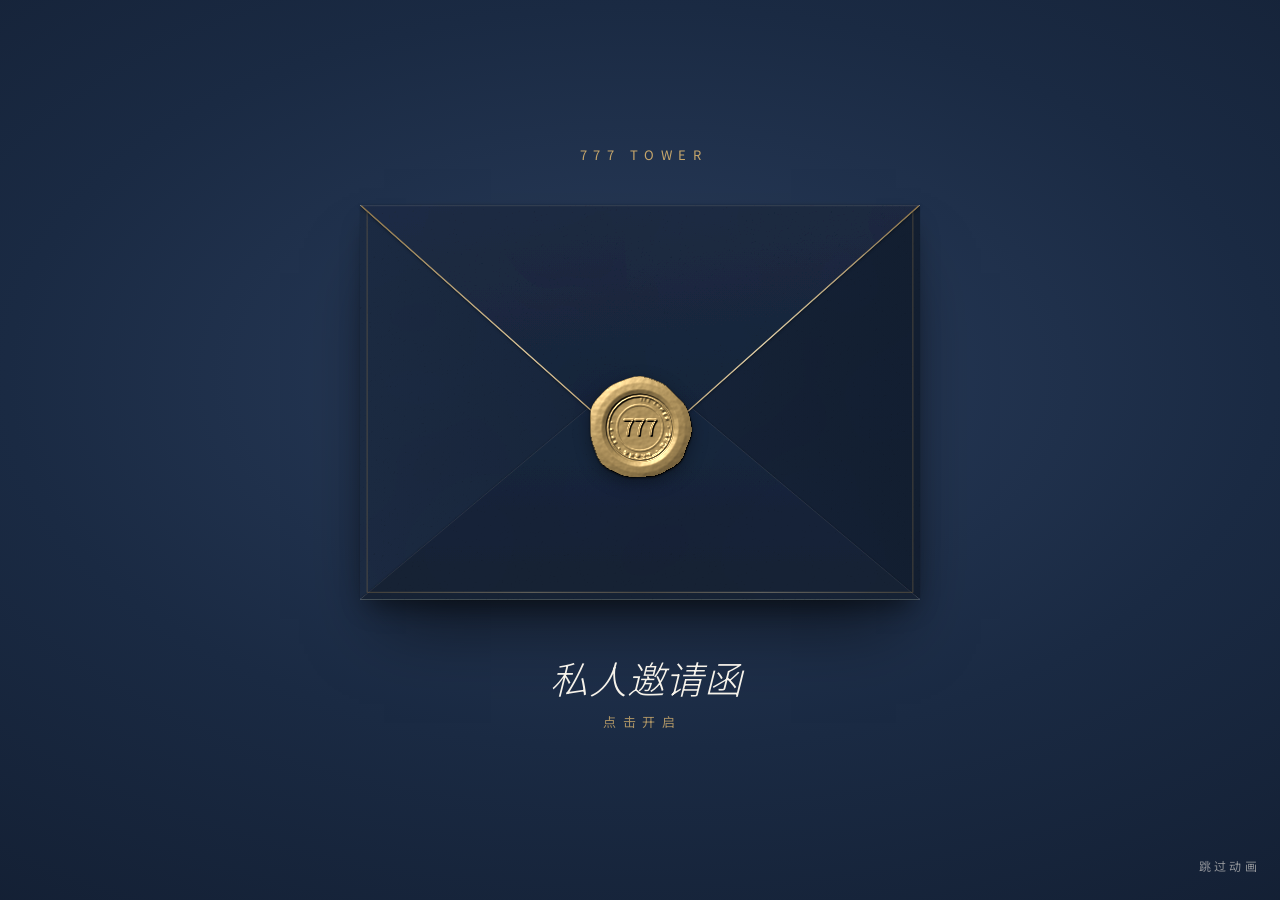
==== commit 377247ee: "字体换成思源黑体细体；去掉英文活动名 Co-Authored-By: Claude Opus 5.5 <noreply@anthropic.com>" ====
--- a/index.html
+++ b/index.html
@@ -12,9 +12,9 @@
 <meta property="og:description" content="来自 777 Tower 的私人邀请函">
 <meta property="og:image" content="email/envelope.jpg">
 <meta property="og:type" content="website">
-<link rel="preload" href="fonts/serif-400.woff2" as="font" type="font/woff2" crossorigin>
+<link rel="preload" href="fonts/sans-300.woff2" as="font" type="font/woff2" crossorigin>
 <link rel="icon" href="img/logo-dark.webp">
-<link rel="stylesheet" href="styles.css?v=3">
+<link rel="stylesheet" href="styles.css?v=4">
 </head>
 <body>
 
@@ -212,8 +212,8 @@
   </section>
 </main>
 
-<script src="config/event.js?v=3"></script>
-<script src="confetti.js?v=3"></script>
-<script src="app.js?v=3"></script>
+<script src="config/event.js?v=4"></script>
+<script src="confetti.js?v=4"></script>
+<script src="app.js?v=4"></script>
 </body>
 </html>
--- a/styles.css
+++ b/styles.css
@@ -1,8 +1,9 @@
-/* 思源宋体 (Noto Serif SC, OFL) — self-hosted subset of only the characters on this page, so it also loads in mainland China.
-   Re-subset after changing copy: see README. Characters outside the subset (e.g. a guest's name) fall back to Songti. */
-@font-face { font-family: "777 Serif"; font-weight: 300; font-display: swap; src: url("fonts/serif-300.woff2") format("woff2"); }
-@font-face { font-family: "777 Serif"; font-weight: 400; font-display: swap; src: url("fonts/serif-400.woff2") format("woff2"); }
-@font-face { font-family: "777 Serif"; font-weight: 600; font-display: swap; src: url("fonts/serif-600.woff2") format("woff2"); }
+/* 思源黑体 (Noto Sans SC, OFL) — self-hosted subset of only the characters on this page, so it also loads in mainland China.
+   Re-subset after changing copy: python3 tools/subset-font.py. Characters outside the subset (e.g. a guest's name) fall back to PingFang. */
+@font-face { font-family: "777 Sans"; font-weight: 200; font-display: swap; src: url("fonts/sans-200.woff2") format("woff2"); }
+@font-face { font-family: "777 Sans"; font-weight: 300; font-display: swap; src: url("fonts/sans-300.woff2") format("woff2"); }
+@font-face { font-family: "777 Sans"; font-weight: 400; font-display: swap; src: url("fonts/sans-400.woff2") format("woff2"); }
+@font-face { font-family: "777 Sans"; font-weight: 500; font-display: swap; src: url("fonts/sans-500.woff2") format("woff2"); }
 :root {
   --navy: #101B2B;
   --charcoal: #111318;
@@ -12,7 +13,7 @@
   --white: #FAFAF8;
   --ink: #1d2230;
 
-  --serif: "777 Serif", "Noto Serif SC", "Source Han Serif SC", "Songti SC", "STSong", "SimSun", serif;
+  --serif: "777 Sans", "Noto Sans SC", "Source Han Sans SC", "PingFang SC", "Hiragino Sans GB", "Microsoft YaHei", sans-serif;
   --sans: var(--serif);
   --cn: var(--serif);
   --ui: "PingFang SC", "Hiragino Sans GB", "Microsoft YaHei", "Helvetica Neue", Arial, sans-serif; /* typed input only */
@@ -272,7 +273,7 @@
 .card__title-cn {
   display: block;
   margin-top: 14px;
-  font: 300 clamp(32px, 8.4vw, 46px)/1.3 var(--cn);
+  font: 200 clamp(32px, 8.4vw, 46px)/1.3 var(--cn);
   letter-spacing: .2em;
   padding-left: .2em;
   color: var(--navy);
@@ -286,7 +287,7 @@
 .card__body {
   max-width: 30em;
   margin: 0 auto;
-  font: 400 clamp(15.5px, 3.9vw, 17px)/2.05 var(--cn);
+  font: 300 clamp(15.5px, 3.9vw, 17px)/2.05 var(--cn);
   color: #343a47;
   text-align: left;
   text-wrap: pretty;
@@ -304,7 +305,7 @@
   border-bottom: 1px solid rgba(198, 166, 107, .5);
 }
 .card__details dt, .rsvp__done-details dt {
-  font: 600 12px/1 var(--sans);
+  font: 500 12px/1 var(--sans);
   letter-spacing: .6em;
   padding-left: .6em;
   text-transform: uppercase;
@@ -347,7 +348,7 @@
 .field { display: grid; gap: 7px; margin: 0; padding: 0; border: 0; min-width: 0; }
 .field > span, .field legend {
   padding: 0;
-  font: 600 13px/1.4 var(--sans);
+  font: 500 13px/1.4 var(--sans);
   letter-spacing: .06em;
   color: var(--navy);
 }
@@ -395,7 +396,7 @@
   min-height: 54px;
   margin-top: 6px;
   padding: 0 24px;
-  font: 600 14px/1 var(--sans);
+  font: 500 14px/1 var(--sans);
   letter-spacing: .6em;
   padding-left: calc(24px + .6em);
   color: var(--ivory);
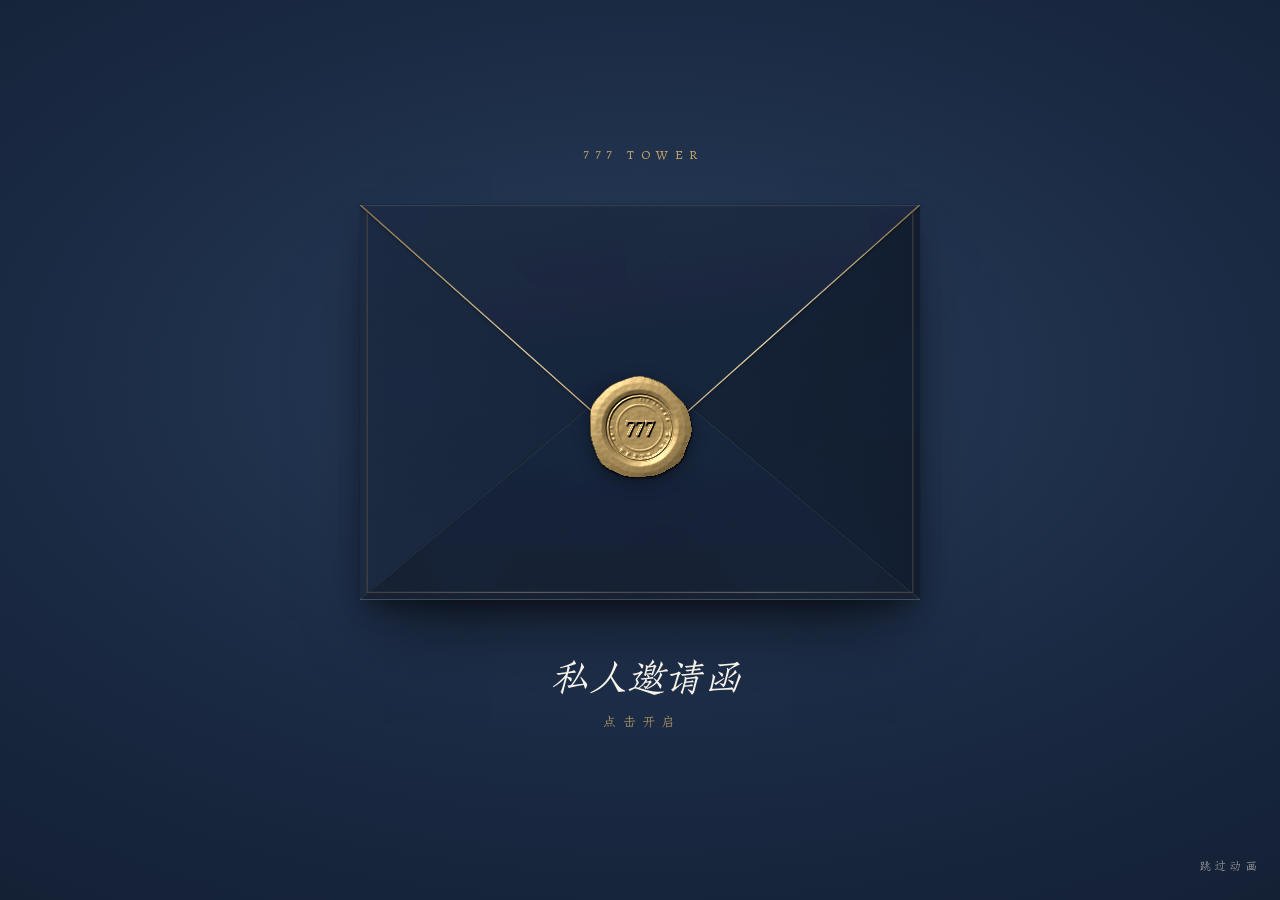
==== commit cc150a52: "字体换成朱雀仿宋（自托管子集）；邮件用系统仿宋 Co-Authored-By: Claude Opus 5.5 <noreply@anthropic.com>" ====
--- a/index.html
+++ b/index.html
@@ -12,9 +12,9 @@
 <meta property="og:description" content="来自 777 Tower 的私人邀请函">
 <meta property="og:image" content="email/envelope.jpg">
 <meta property="og:type" content="website">
-<link rel="preload" href="fonts/sans-300.woff2" as="font" type="font/woff2" crossorigin>
+<link rel="preload" href="fonts/zhuque.woff" as="font" type="font/woff" crossorigin>
 <link rel="icon" href="img/logo-dark.webp">
-<link rel="stylesheet" href="styles.css?v=4">
+<link rel="stylesheet" href="styles.css?v=7">
 </head>
 <body>
 
@@ -153,11 +153,6 @@
         <div><dt>地点</dt><dd><span data-text="venue"></span><small data-text="addressCn"></small></dd></div>
       </dl>
 
-      <footer class="card__foot">
-        <p class="card__closing" data-text="closing"></p>
-        <p class="card__sign" data-text="organizer"></p>
-      </footer>
-
       <!-- RSVP: part of the same card -->
       <section class="rsvp" aria-labelledby="rsvp-title">
         <div class="rule rule--wide" aria-hidden="true"><span></span></div>
@@ -205,6 +200,10 @@
             <a class="rsvp__link" data-cal="ics" data-rsvp="calendar" download="777-tower-eb5.ics"></a>
             <a class="rsvp__link" data-cal="google" data-rsvp="google" target="_blank" rel="noopener"></a>
           </p>
+          <footer class="card__foot">
+            <p class="card__closing" data-text="closing"></p>
+            <p class="card__sign" data-text="organizer"></p>
+          </footer>
           <button class="rsvp__link rsvp__edit" type="button" data-rsvp="edit"></button>
         </div>
       </section>
@@ -212,8 +211,8 @@
   </section>
 </main>
 
-<script src="config/event.js?v=4"></script>
-<script src="confetti.js?v=4"></script>
-<script src="app.js?v=4"></script>
+<script src="config/event.js?v=7"></script>
+<script src="confetti.js?v=7"></script>
+<script src="app.js?v=7"></script>
 </body>
 </html>
--- a/styles.css
+++ b/styles.css
@@ -1,9 +1,6 @@
-/* 思源黑体 (Noto Sans SC, OFL) — self-hosted subset of only the characters on this page, so it also loads in mainland China.
-   Re-subset after changing copy: python3 tools/subset-font.py. Characters outside the subset (e.g. a guest's name) fall back to PingFang. */
-@font-face { font-family: "777 Sans"; font-weight: 200; font-display: swap; src: url("fonts/sans-200.woff2") format("woff2"); }
-@font-face { font-family: "777 Sans"; font-weight: 300; font-display: swap; src: url("fonts/sans-300.woff2") format("woff2"); }
-@font-face { font-family: "777 Sans"; font-weight: 400; font-display: swap; src: url("fonts/sans-400.woff2") format("woff2"); }
-@font-face { font-family: "777 Sans"; font-weight: 500; font-display: swap; src: url("fonts/sans-500.woff2") format("woff2"); }
+/* 朱雀仿宋 Zhuque Fangsong (OFL) — self-hosted subset of only the characters on this page, so it also loads in mainland China.
+   Re-subset after changing copy: python3 tools/subset-font.py. Characters outside the subset (e.g. a guest's name) fall back to the system Fangsong/Song. */
+@font-face { font-family: "777 Fangsong"; font-display: swap; src: url("fonts/zhuque.woff") format("woff"); }
 :root {
   --navy: #101B2B;
   --charcoal: #111318;
@@ -13,7 +10,7 @@
   --white: #FAFAF8;
   --ink: #1d2230;
 
-  --serif: "777 Sans", "Noto Sans SC", "Source Han Sans SC", "PingFang SC", "Hiragino Sans GB", "Microsoft YaHei", sans-serif;
+  --serif: "777 Fangsong", "STFangsong", "FangSong", "Songti SC", "STSong", "SimSun", serif;
   --sans: var(--serif);
   --cn: var(--serif);
   --ui: "PingFang SC", "Hiragino Sans GB", "Microsoft YaHei", "Helvetica Neue", Arial, sans-serif; /* typed input only */
@@ -27,6 +24,7 @@
 *, *::before, *::after { box-sizing: border-box; }
 html { -webkit-text-size-adjust: 100%; }
 body {
+  font-synthesis-weight: none; /* one-weight face: never fake bold */
   margin: 0;
   min-height: 100svh;
   background: var(--navy);
@@ -273,9 +271,9 @@
 .card__title-cn {
   display: block;
   margin-top: 14px;
-  font: 200 clamp(32px, 8.4vw, 46px)/1.3 var(--cn);
-  letter-spacing: .2em;
-  padding-left: .2em;
+  font: 400 clamp(34px, 8.8vw, 48px)/1.35 var(--cn);
+  letter-spacing: .24em;
+  padding-left: .24em;
   color: var(--navy);
 }
 
@@ -287,8 +285,8 @@
 .card__body {
   max-width: 30em;
   margin: 0 auto;
-  font: 300 clamp(15.5px, 3.9vw, 17px)/2.05 var(--cn);
-  color: #343a47;
+  font: 400 clamp(16.5px, 4.2vw, 18px)/2 var(--cn);
+  color: #2b303c;
   text-align: left;
   text-wrap: pretty;
 }
@@ -313,7 +311,7 @@
 }
 .card__details dd {
   margin-top: 8px;
-  font: 400 clamp(19px, 4.6vw, 22px)/1.4 var(--serif);
+  font: 400 clamp(21px, 5.2vw, 24px)/1.4 var(--serif);
   letter-spacing: .1em;
   color: var(--navy);
 }
@@ -459,6 +457,14 @@
 /* ---------- phones: lighter, slower background ---------- */
 @media (max-width: 600px) {
   .mosaic { --gap: 6px; }
+  /* leave the photo wall visible around the letter: ~9% each side, a band above and below */
+  .invitation { padding: 20svh 0 16svh; }
+  .card { width: 76vw; padding: 38px 18px 36px; }
+  .card::before { inset: 8px; }
+  .card__body { font-size: 16px; line-height: 1.95; }
+  .card__title-cn { font-size: clamp(30px, 8.6vw, 36px); letter-spacing: .2em; padding-left: .2em; }
+  .card__title-top { font-size: 12px; letter-spacing: .28em; }
+  .rsvp__form, .rsvp__done { margin-top: 24px; }
   .veil { background: rgba(16, 27, 43, .38); }
 }
 
